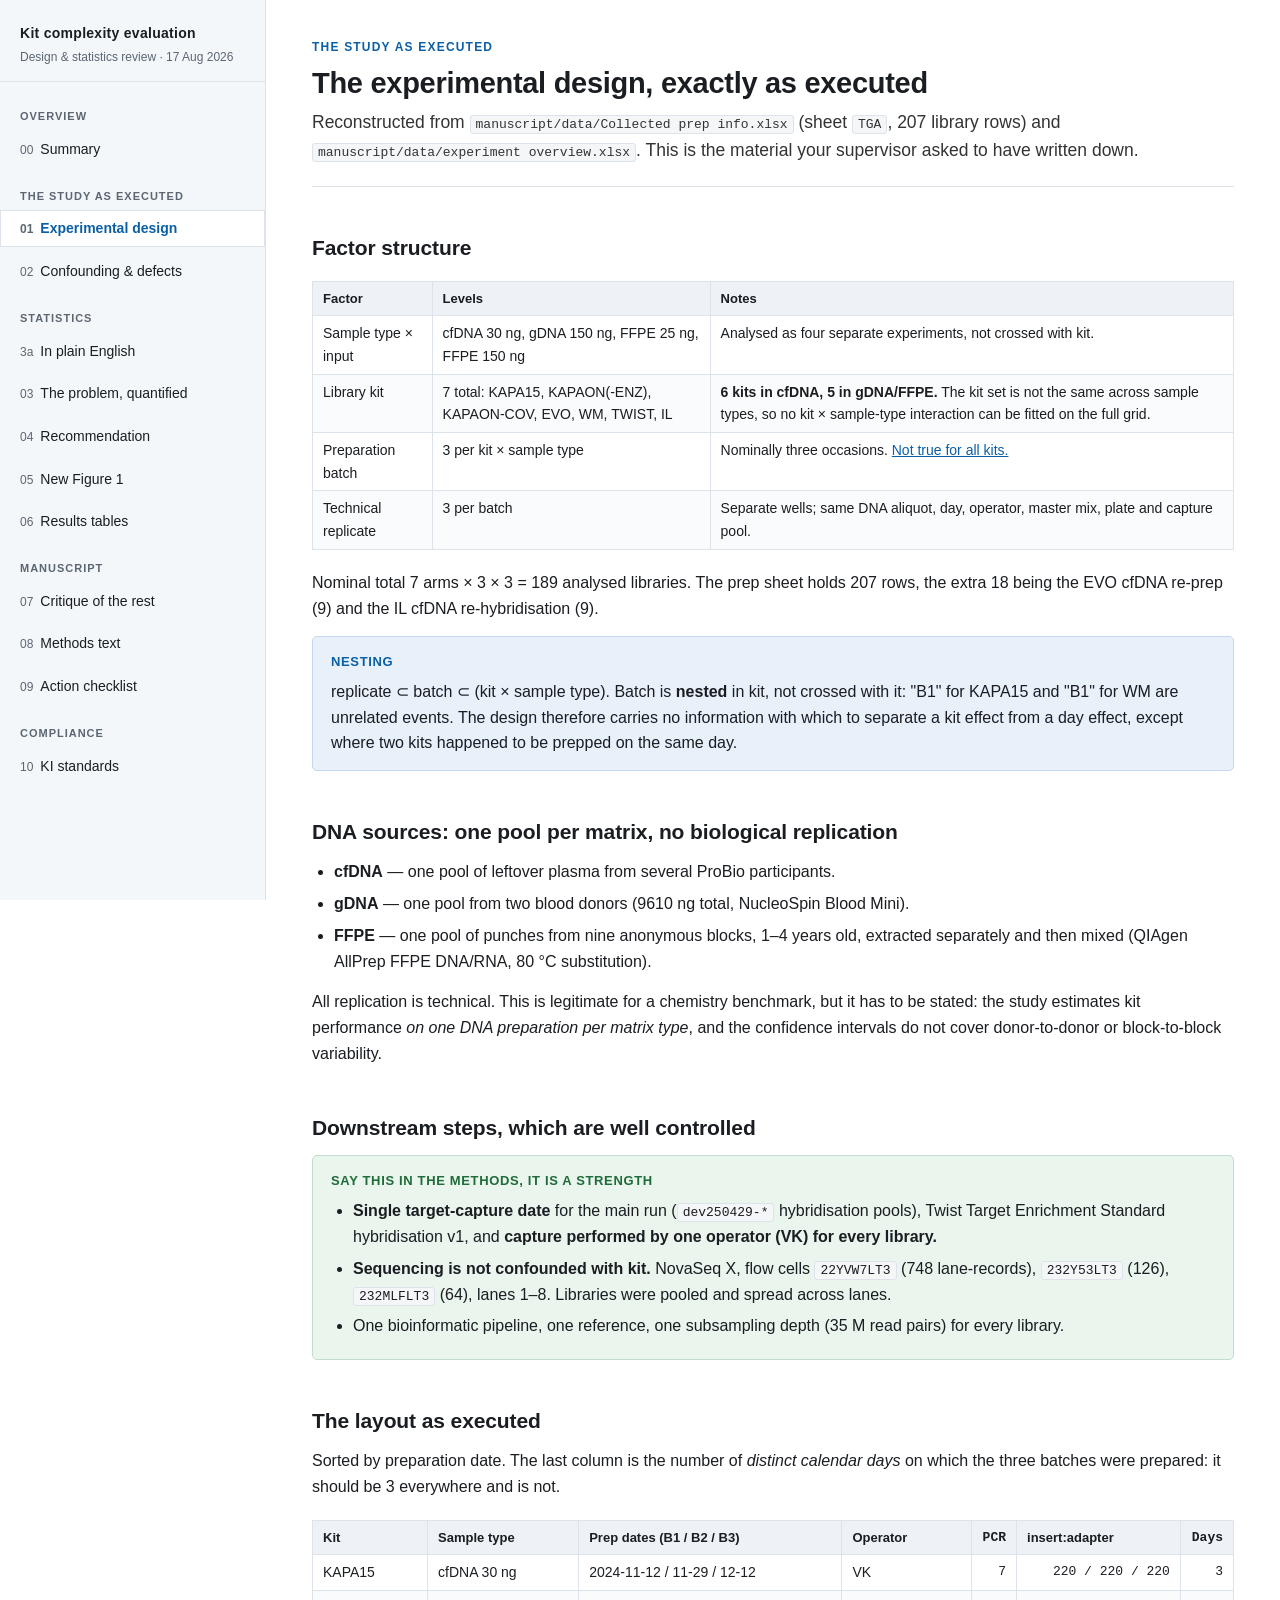
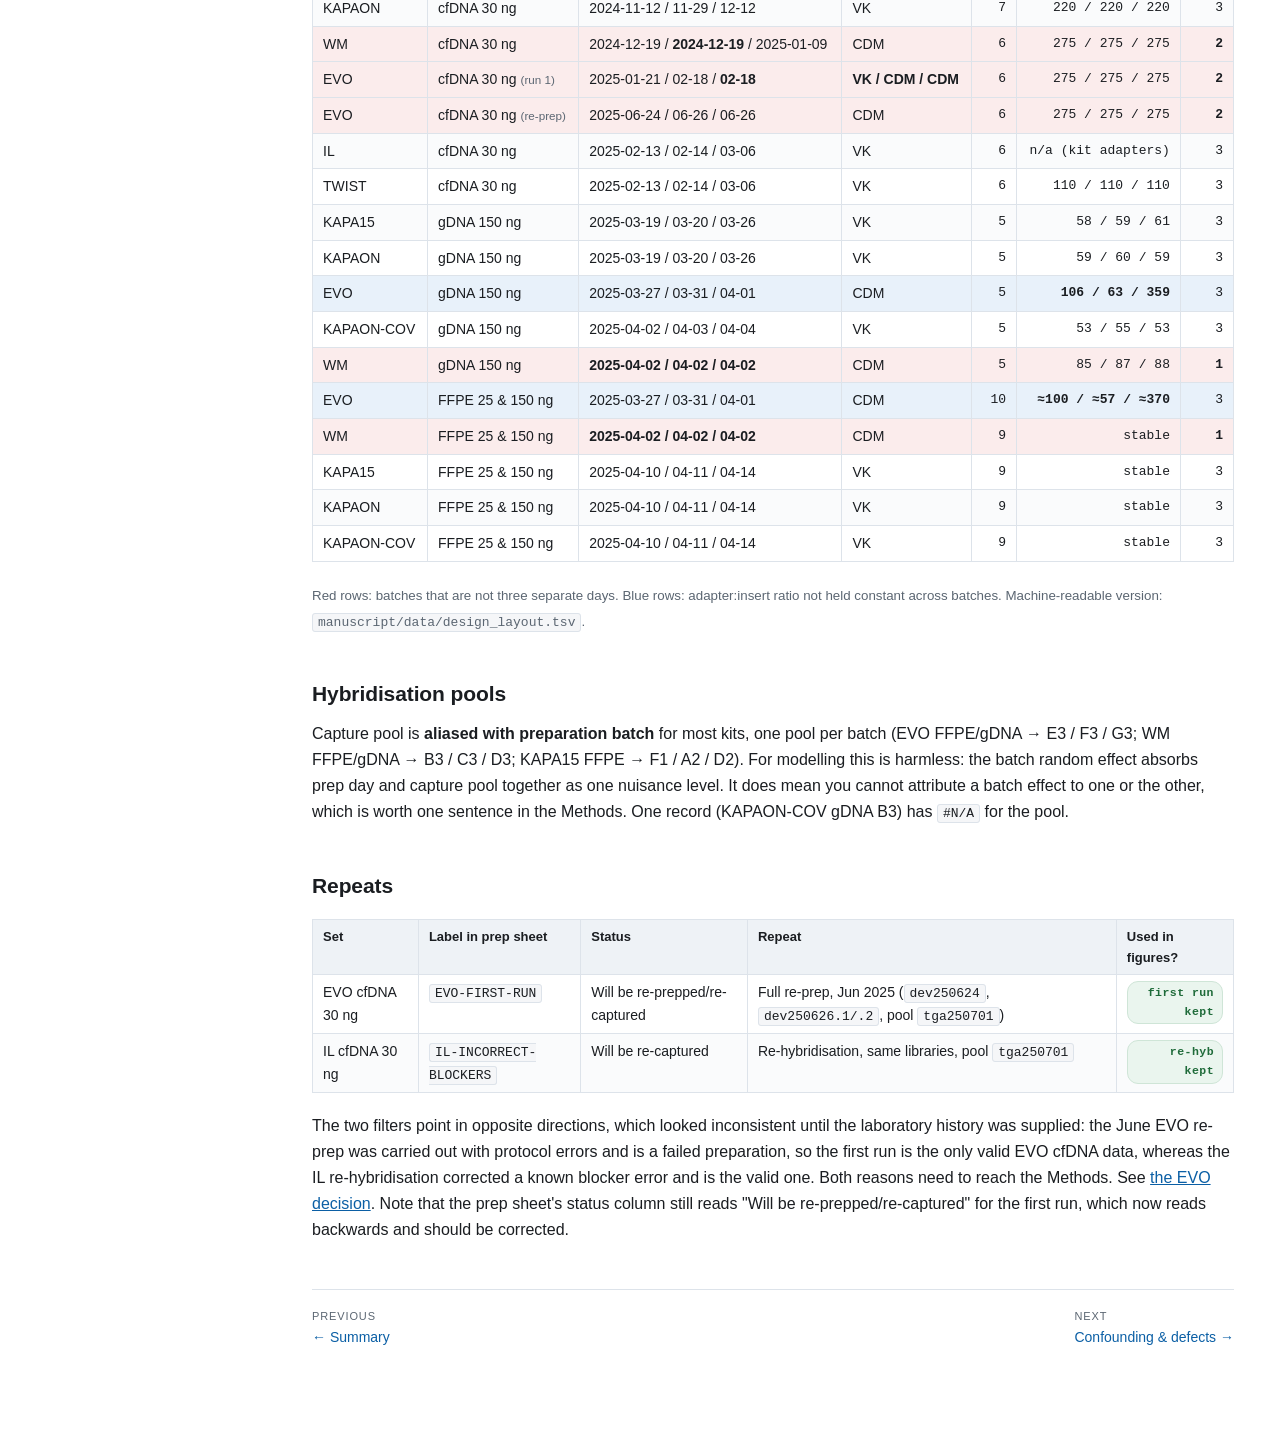
==== 1-design.html @ c0c4d0fe "Design and statistics review site Standalone copy of the review site for publication via GitHub Page" ====
<!DOCTYPE html>
<html lang="en">
<head>
<meta charset="utf-8">
<meta name="viewport" content="width=device-width, initial-scale=1">
<meta name="robots" content="noindex, nofollow, noarchive">
<title>Experimental design — kit complexity evaluation</title>
<link rel="stylesheet" href="style.css">
</head>
<body>
<div class="layout">

<nav class="side">
  <div class="brand">
    <b>Kit complexity evaluation</b>
    <span>Design &amp; statistics review · 17 Aug 2026</span>
  </div>
  <div class="grp">Overview</div>
  <ol><li><a href="index.html"><span class="n">00</span>Summary</a></li></ol>
  <div class="grp">The study as executed</div>
  <ol>
    <li><a class="here" href="1-design.html"><span class="n">01</span>Experimental design</a></li>
    <li><a href="2-confounding.html"><span class="n">02</span>Confounding &amp; defects</a></li>
  </ol>
  <div class="grp">Statistics</div>
  <ol>
    <li><a href="3a-plain-english.html"><span class="n">3a</span>In plain English</a></li>
    <li><a href="3-statistics.html"><span class="n">03</span>The problem, quantified</a></li>
    <li><a href="4-recommendation.html"><span class="n">04</span>Recommendation</a></li>
    <li><a href="5-figure.html"><span class="n">05</span>New Figure 1</a></li>
    <li><a href="6-tables.html"><span class="n">06</span>Results tables</a></li>
  </ol>
  <div class="grp">Manuscript</div>
  <ol>
    <li><a href="7-critique.html"><span class="n">07</span>Critique of the rest</a></li>
    <li><a href="8-methods.html"><span class="n">08</span>Methods text</a></li>
    <li><a href="9-actions.html"><span class="n">09</span>Action checklist</a></li>
  </ol>
  <div class="grp">Compliance</div>
  <ol>
    <li><a href="10-ki-standards.html"><span class="n">10</span>KI standards</a></li>
  </ol>
</nav>

<main>
<p class="kicker">The study as executed</p>
<h1>The experimental design, exactly as executed</h1>
<p class="lede">Reconstructed from <code>manuscript/data/Collected prep info.xlsx</code> (sheet
<code>TGA</code>, 207 library rows) and <code>manuscript/data/experiment overview.xlsx</code>.
This is the material your supervisor asked to have written down.</p>

<h2 id="factors">Factor structure</h2>
<div class="tbl-wrap">
<table>
<thead><tr><th>Factor</th><th>Levels</th><th>Notes</th></tr></thead>
<tbody>
<tr><td>Sample type × input</td><td>cfDNA 30 ng, gDNA 150 ng, FFPE 25 ng, FFPE 150 ng</td>
    <td>Analysed as four separate experiments, not crossed with kit.</td></tr>
<tr><td>Library kit</td><td>7 total: KAPA15, KAPAON(-ENZ), KAPAON-COV, EVO, WM, TWIST, IL</td>
    <td><b>6 kits in cfDNA, 5 in gDNA/FFPE.</b> The kit set is not the same across sample types,
    so no kit × sample-type interaction can be fitted on the full grid.</td></tr>
<tr><td>Preparation batch</td><td>3 per kit × sample type</td>
    <td>Nominally three occasions. <a href="2-confounding.html#batch">Not true for all kits.</a></td></tr>
<tr><td>Technical replicate</td><td>3 per batch</td>
    <td>Separate wells; same DNA aliquot, day, operator, master mix, plate and capture pool.</td></tr>
</tbody>
</table>
</div>

<p>Nominal total 7 arms × 3 × 3 = 189 analysed libraries. The prep sheet holds 207 rows,
the extra 18 being the EVO cfDNA re-prep (9) and the IL cfDNA re-hybridisation (9).</p>

<div class="box note">
  <p class="t">Nesting</p>
  <p>replicate&nbsp;⊂&nbsp;batch&nbsp;⊂&nbsp;(kit × sample type). Batch is <b>nested</b> in kit,
  not crossed with it: "B1" for KAPA15 and "B1" for WM are unrelated events. The design therefore
  carries no information with which to separate a kit effect from a day effect, except where two
  kits happened to be prepped on the same day.</p>
</div>

<h2 id="dna">DNA sources: one pool per matrix, no biological replication</h2>
<ul>
  <li><b>cfDNA</b> — one pool of leftover plasma from several ProBio participants.</li>
  <li><b>gDNA</b> — one pool from two blood donors (9610 ng total, NucleoSpin Blood Mini).</li>
  <li><b>FFPE</b> — one pool of punches from nine anonymous blocks, 1–4 years old, extracted
      separately and then mixed (QIAgen AllPrep FFPE DNA/RNA, 80 °C substitution).</li>
</ul>
<p>All replication is technical. This is legitimate for a chemistry benchmark, but it has to be
stated: the study estimates kit performance <em>on one DNA preparation per matrix type</em>, and
the confidence intervals do not cover donor-to-donor or block-to-block variability.</p>

<h2 id="downstream">Downstream steps, which are well controlled</h2>
<div class="box ok">
  <p class="t">Say this in the Methods, it is a strength</p>
  <ul>
    <li><b>Single target-capture date</b> for the main run (<code>dev250429-*</code> hybridisation
    pools), Twist Target Enrichment Standard hybridisation v1, and <b>capture performed by one
    operator (VK) for every library.</b></li>
    <li><b>Sequencing is not confounded with kit.</b> NovaSeq X, flow cells
    <code>22YVW7LT3</code> (748 lane-records), <code>232Y53LT3</code> (126),
    <code>232MLFLT3</code> (64), lanes 1–8. Libraries were pooled and spread across lanes.</li>
    <li>One bioinformatic pipeline, one reference, one subsampling depth (35 M read pairs) for
    every library.</li>
  </ul>
</div>

<h2 id="layout">The layout as executed</h2>
<p>Sorted by preparation date. The last column is the number of <em>distinct calendar days</em>
on which the three batches were prepared: it should be 3 everywhere and is not.</p>

<div class="tbl-wrap">
<table>
<thead><tr>
  <th>Kit</th><th>Sample type</th><th>Prep dates (B1 / B2 / B3)</th><th>Operator</th>
  <th class="num">PCR</th><th>insert:adapter</th><th class="num">Days</th>
</tr></thead>
<tbody>
<tr><td>KAPA15</td><td>cfDNA 30 ng</td><td>2024-11-12 / 11-29 / 12-12</td><td>VK</td><td class="num">7</td><td class="num">220 / 220 / 220</td><td class="num">3</td></tr>
<tr><td>KAPAON</td><td>cfDNA 30 ng</td><td>2024-11-12 / 11-29 / 12-12</td><td>VK</td><td class="num">7</td><td class="num">220 / 220 / 220</td><td class="num">3</td></tr>
<tr class="bad"><td>WM</td><td>cfDNA 30 ng</td><td>2024-12-19 / <b>2024-12-19</b> / 2025-01-09</td><td>CDM</td><td class="num">6</td><td class="num">275 / 275 / 275</td><td class="num"><b>2</b></td></tr>
<tr class="bad"><td>EVO</td><td>cfDNA 30 ng <small>(run 1)</small></td><td>2025-01-21 / 02-18 / <b>02-18</b></td><td><b>VK / CDM / CDM</b></td><td class="num">6</td><td class="num">275 / 275 / 275</td><td class="num"><b>2</b></td></tr>
<tr class="bad"><td>EVO</td><td>cfDNA 30 ng <small>(re-prep)</small></td><td>2025-06-24 / 06-26 / 06-26</td><td>CDM</td><td class="num">6</td><td class="num">275 / 275 / 275</td><td class="num"><b>2</b></td></tr>
<tr><td>IL</td><td>cfDNA 30 ng</td><td>2025-02-13 / 02-14 / 03-06</td><td>VK</td><td class="num">6</td><td class="num">n/a (kit adapters)</td><td class="num">3</td></tr>
<tr><td>TWIST</td><td>cfDNA 30 ng</td><td>2025-02-13 / 02-14 / 03-06</td><td>VK</td><td class="num">6</td><td class="num">110 / 110 / 110</td><td class="num">3</td></tr>
<tr><td>KAPA15</td><td>gDNA 150 ng</td><td>2025-03-19 / 03-20 / 03-26</td><td>VK</td><td class="num">5</td><td class="num">58 / 59 / 61</td><td class="num">3</td></tr>
<tr><td>KAPAON</td><td>gDNA 150 ng</td><td>2025-03-19 / 03-20 / 03-26</td><td>VK</td><td class="num">5</td><td class="num">59 / 60 / 59</td><td class="num">3</td></tr>
<tr class="hi"><td>EVO</td><td>gDNA 150 ng</td><td>2025-03-27 / 03-31 / 04-01</td><td>CDM</td><td class="num">5</td><td class="num"><b>106 / 63 / 359</b></td><td class="num">3</td></tr>
<tr><td>KAPAON-COV</td><td>gDNA 150 ng</td><td>2025-04-02 / 04-03 / 04-04</td><td>VK</td><td class="num">5</td><td class="num">53 / 55 / 53</td><td class="num">3</td></tr>
<tr class="bad"><td>WM</td><td>gDNA 150 ng</td><td><b>2025-04-02 / 04-02 / 04-02</b></td><td>CDM</td><td class="num">5</td><td class="num">85 / 87 / 88</td><td class="num"><b>1</b></td></tr>
<tr class="hi"><td>EVO</td><td>FFPE 25 &amp; 150 ng</td><td>2025-03-27 / 03-31 / 04-01</td><td>CDM</td><td class="num">10</td><td class="num"><b>≈100 / ≈57 / ≈370</b></td><td class="num">3</td></tr>
<tr class="bad"><td>WM</td><td>FFPE 25 &amp; 150 ng</td><td><b>2025-04-02 / 04-02 / 04-02</b></td><td>CDM</td><td class="num">9</td><td class="num">stable</td><td class="num"><b>1</b></td></tr>
<tr><td>KAPA15</td><td>FFPE 25 &amp; 150 ng</td><td>2025-04-10 / 04-11 / 04-14</td><td>VK</td><td class="num">9</td><td class="num">stable</td><td class="num">3</td></tr>
<tr><td>KAPAON</td><td>FFPE 25 &amp; 150 ng</td><td>2025-04-10 / 04-11 / 04-14</td><td>VK</td><td class="num">9</td><td class="num">stable</td><td class="num">3</td></tr>
<tr><td>KAPAON-COV</td><td>FFPE 25 &amp; 150 ng</td><td>2025-04-10 / 04-11 / 04-14</td><td>VK</td><td class="num">9</td><td class="num">stable</td><td class="num">3</td></tr>
</tbody>
</table>
</div>
<p><small>Red rows: batches that are not three separate days. Blue rows: adapter:insert ratio not
held constant across batches. Machine-readable version:
<code>manuscript/data/design_layout.tsv</code>.</small></p>

<h2 id="pools">Hybridisation pools</h2>
<p>Capture pool is <b>aliased with preparation batch</b> for most kits, one pool per batch
(EVO FFPE/gDNA → E3 / F3 / G3; WM FFPE/gDNA → B3 / C3 / D3; KAPA15 FFPE → F1 / A2 / D2).
For modelling this is harmless: the batch random effect absorbs prep day and capture pool
together as one nuisance level. It does mean you cannot attribute a batch effect to one or the
other, which is worth one sentence in the Methods. One record
(KAPAON-COV gDNA B3) has <code>#N/A</code> for the pool.</p>

<h2 id="reprep">Repeats</h2>
<div class="tbl-wrap">
<table>
<thead><tr><th>Set</th><th>Label in prep sheet</th><th>Status</th><th>Repeat</th><th>Used in figures?</th></tr></thead>
<tbody>
<tr><td>EVO cfDNA 30 ng</td><td><code>EVO-FIRST-RUN</code></td><td>Will be re-prepped/re-captured</td>
    <td>Full re-prep, Jun 2025 (<code>dev250624</code>, <code>dev250626.1/.2</code>, pool <code>tga250701</code>)</td>
    <td class="num"><span class="pill green">first run kept</span></td></tr>
<tr><td>IL cfDNA 30 ng</td><td><code>IL-INCORRECT-BLOCKERS</code></td><td>Will be re-captured</td>
    <td>Re-hybridisation, same libraries, pool <code>tga250701</code></td>
    <td class="num"><span class="pill green">re-hyb kept</span></td></tr>
</tbody>
</table>
</div>
<p>The two filters point in opposite directions, which looked inconsistent until the laboratory
history was supplied: the June EVO re-prep was carried out with protocol errors and is a failed
preparation, so the first run is the only valid EVO cfDNA data, whereas the IL re-hybridisation
corrected a known blocker error and is the valid one. Both reasons need to reach the Methods. See
<a href="4-recommendation.html#evo">the EVO decision</a>. Note that the prep sheet's status column
still reads "Will be re-prepped/re-captured" for the first run, which now reads backwards and
should be corrected.</p>

<div class="pager">
  <a href="index.html"><span>Previous</span>← Summary</a>
  <a href="2-confounding.html"><span>Next</span>Confounding &amp; defects →</a>
</div>
</main>
</div>
</body>
</html>
---- style.css ----
:root{
  --bg:#ffffff; --fg:#1a1d21; --muted:#5b6672; --line:#dde3ea;
  --side:#f4f7fa; --accent:#0b5fa5; --accent-soft:#e8f1fa;
  --warn:#b3541e; --warn-soft:#fdf1e7; --bad:#a32020; --bad-soft:#fbecec;
  --good:#1f6b3a; --good-soft:#eaf5ee; --code:#f5f6f8;
  --mono:ui-monospace,SFMono-Regular,"SF Mono",Menlo,Consolas,monospace;
}
*{box-sizing:border-box}
html{scroll-behavior:smooth}
body{
  margin:0; background:var(--bg); color:var(--fg);
  font:16px/1.62 -apple-system,BlinkMacSystemFont,"Segoe UI",Roboto,"Helvetica Neue",Arial,sans-serif;
  -webkit-font-smoothing:antialiased;
}
.layout{display:flex; min-height:100vh; align-items:stretch}

/* ---------- sidebar ---------- */
nav.side{
  width:266px; flex:0 0 266px; background:var(--side);
  border-right:1px solid var(--line); padding:22px 0 40px;
  position:sticky; top:0; height:100vh; overflow-y:auto;
}
nav.side .brand{padding:0 20px 14px; border-bottom:1px solid var(--line); margin-bottom:12px}
nav.side .brand b{display:block; font-size:14px; letter-spacing:.02em}
nav.side .brand span{display:block; font-size:12px; color:var(--muted); margin-top:3px}
nav.side ol{list-style:none; margin:0; padding:0}
nav.side li a{
  display:block; padding:7px 20px; color:var(--fg); text-decoration:none;
  font-size:14px;
}
nav.side li a:hover{background:#e9eef4}
nav.side li a.here{background:#fff; box-shadow:inset 0 0 0 1px var(--line);
  font-weight:600; color:var(--accent)}
nav.side li a .n{color:var(--muted); font-variant-numeric:tabular-nums; margin-right:7px; font-size:12px}
nav.side .grp{padding:14px 20px 5px; font-size:11px; letter-spacing:.09em;
  text-transform:uppercase; color:var(--muted); font-weight:700}

/* ---------- content ---------- */
main{flex:1 1 auto; min-width:0; padding:38px 46px 90px; max-width:1080px}
h1{font-size:29px; line-height:1.25; margin:0 0 6px; letter-spacing:-.01em}
.kicker{font-size:12px; letter-spacing:.10em; text-transform:uppercase;
  color:var(--accent); font-weight:700; margin:0 0 8px}
.lede{font-size:17.5px; color:#333; margin:0 0 26px; padding-bottom:22px; border-bottom:1px solid var(--line)}
h2{font-size:21px; margin:38px 0 10px; padding-top:6px; letter-spacing:-.005em}
h3{font-size:16.5px; margin:26px 0 8px}
p{margin:0 0 14px}
ul,ol{margin:0 0 14px; padding-left:22px}
li{margin:0 0 6px}
a{color:var(--accent)}
code{font-family:var(--mono); font-size:13px; background:var(--code);
  padding:1px 5px; border-radius:3px; border:1px solid var(--line)}
pre{background:var(--code); border:1px solid var(--line); border-radius:6px;
  padding:13px 15px; overflow-x:auto; margin:0 0 16px}
pre code{background:none; border:none; padding:0; font-size:13px; line-height:1.55}
hr{border:none; border-top:1px solid var(--line); margin:34px 0}
small{color:var(--muted)}
blockquote{margin:0 0 20px; padding:16px 20px; background:#fbfcfd;
  border:1px solid var(--line); border-radius:5px;
  font-family:Georgia,"Times New Roman",serif; font-size:15.5px; line-height:1.68}
blockquote p:last-child{margin-bottom:0}
blockquote code{font-size:12.5px}
h3 small{font-weight:400; font-size:13.5px}

/* ---------- tables ---------- */
table{border-collapse:collapse; width:100%; margin:6px 0 20px; font-size:14px}
th,td{border:1px solid var(--line); padding:6px 10px; text-align:left; vertical-align:top}
th{background:#eef2f6; font-weight:600; font-size:13px}
tbody tr:nth-child(even){background:#fafbfc}
td.num,th.num{text-align:right; font-variant-numeric:tabular-nums; font-family:var(--mono); font-size:13px}
.tbl-wrap{overflow-x:auto}
tr.hi td{background:var(--accent-soft)}
tr.bad td{background:var(--bad-soft)}
tr.good td{background:var(--good-soft)}

/* ---------- callouts ---------- */
.box{border:1px solid var(--line); border-radius:5px;
  padding:14px 18px; margin:0 0 20px; background:#fbfcfd}
.box p:last-child,.box ul:last-child,.box ol:last-child{margin-bottom:0}
.box .t{font-weight:700; font-size:13px; letter-spacing:.05em;
  text-transform:uppercase; margin:0 0 7px}
.box.decision{border-color:#e3bcbc; background:var(--bad-soft)}
.box.decision .t{color:var(--bad)}
.box.warn{border-color:#e8cdb4; background:var(--warn-soft)}
.box.warn .t{color:var(--warn)}
.box.ok{border-color:#c2ddcc; background:var(--good-soft)}
.box.ok .t{color:var(--good)}
.box.note{border-color:#c3d8ec; background:var(--accent-soft)}
.box.note .t{color:var(--accent)}

/* ---------- misc ---------- */
.pill{display:inline-block; font-size:11.5px; font-weight:700; letter-spacing:.04em;
  padding:2px 8px; border-radius:11px; vertical-align:1px}
.pill.red{background:var(--bad-soft); color:var(--bad); border:1px solid #eecccc}
.pill.amber{background:var(--warn-soft); color:var(--warn); border:1px solid #f0d9c4}
.pill.green{background:var(--good-soft); color:var(--good); border:1px solid #cfe5d7}
.pill.blue{background:var(--accent-soft); color:var(--accent); border:1px solid #cfe0f0}
figure{margin:0 0 22px}
figure img{width:100%; border:1px solid var(--line); border-radius:5px}
figcaption{font-size:13.5px; color:var(--muted); margin-top:8px}
.pager{display:flex; justify-content:space-between; gap:14px;
  border-top:1px solid var(--line); padding-top:18px; margin-top:46px; font-size:14px}
.pager a{text-decoration:none; display:block; max-width:46%}
.pager a span{display:block; font-size:11px; text-transform:uppercase;
  letter-spacing:.08em; color:var(--muted)}
.cards{display:grid; grid-template-columns:repeat(auto-fit,minmax(232px,1fr)); gap:14px; margin:0 0 26px}
.card{border:1px solid var(--line); border-radius:6px; padding:14px 16px; text-decoration:none; color:inherit; display:block}
.card:hover{border-color:var(--accent); background:var(--accent-soft)}
.card b{display:block; font-size:15px; margin-bottom:4px}
.card span{font-size:13.4px; color:var(--muted); line-height:1.5; display:block}
.stat{display:grid; grid-template-columns:repeat(auto-fit,minmax(150px,1fr)); gap:12px; margin:0 0 24px}
.stat div{border:1px solid var(--line); border-radius:6px; padding:12px 14px; background:#fafbfc}
.stat b{display:block; font-size:25px; font-family:var(--mono); letter-spacing:-.02em}
.stat span{font-size:12.5px; color:var(--muted); line-height:1.4; display:block; margin-top:2px}
.chk{list-style:none; padding-left:0}
.chk li{display:flex; gap:10px; align-items:flex-start; padding:8px 0; border-bottom:1px dashed var(--line)}
.chk input{margin-top:5px; flex:0 0 auto; width:15px; height:15px}
.chk li.done label{text-decoration:line-through; color:var(--muted)}

@media (max-width:900px){
  .layout{display:block}
  nav.side{width:auto; height:auto; position:static; border-right:none; border-bottom:1px solid var(--line)}
  main{padding:26px 20px 60px}
}
@media print{
  nav.side,.pager{display:none}
  main{max-width:none; padding:0}
  a{color:inherit; text-decoration:none}
}
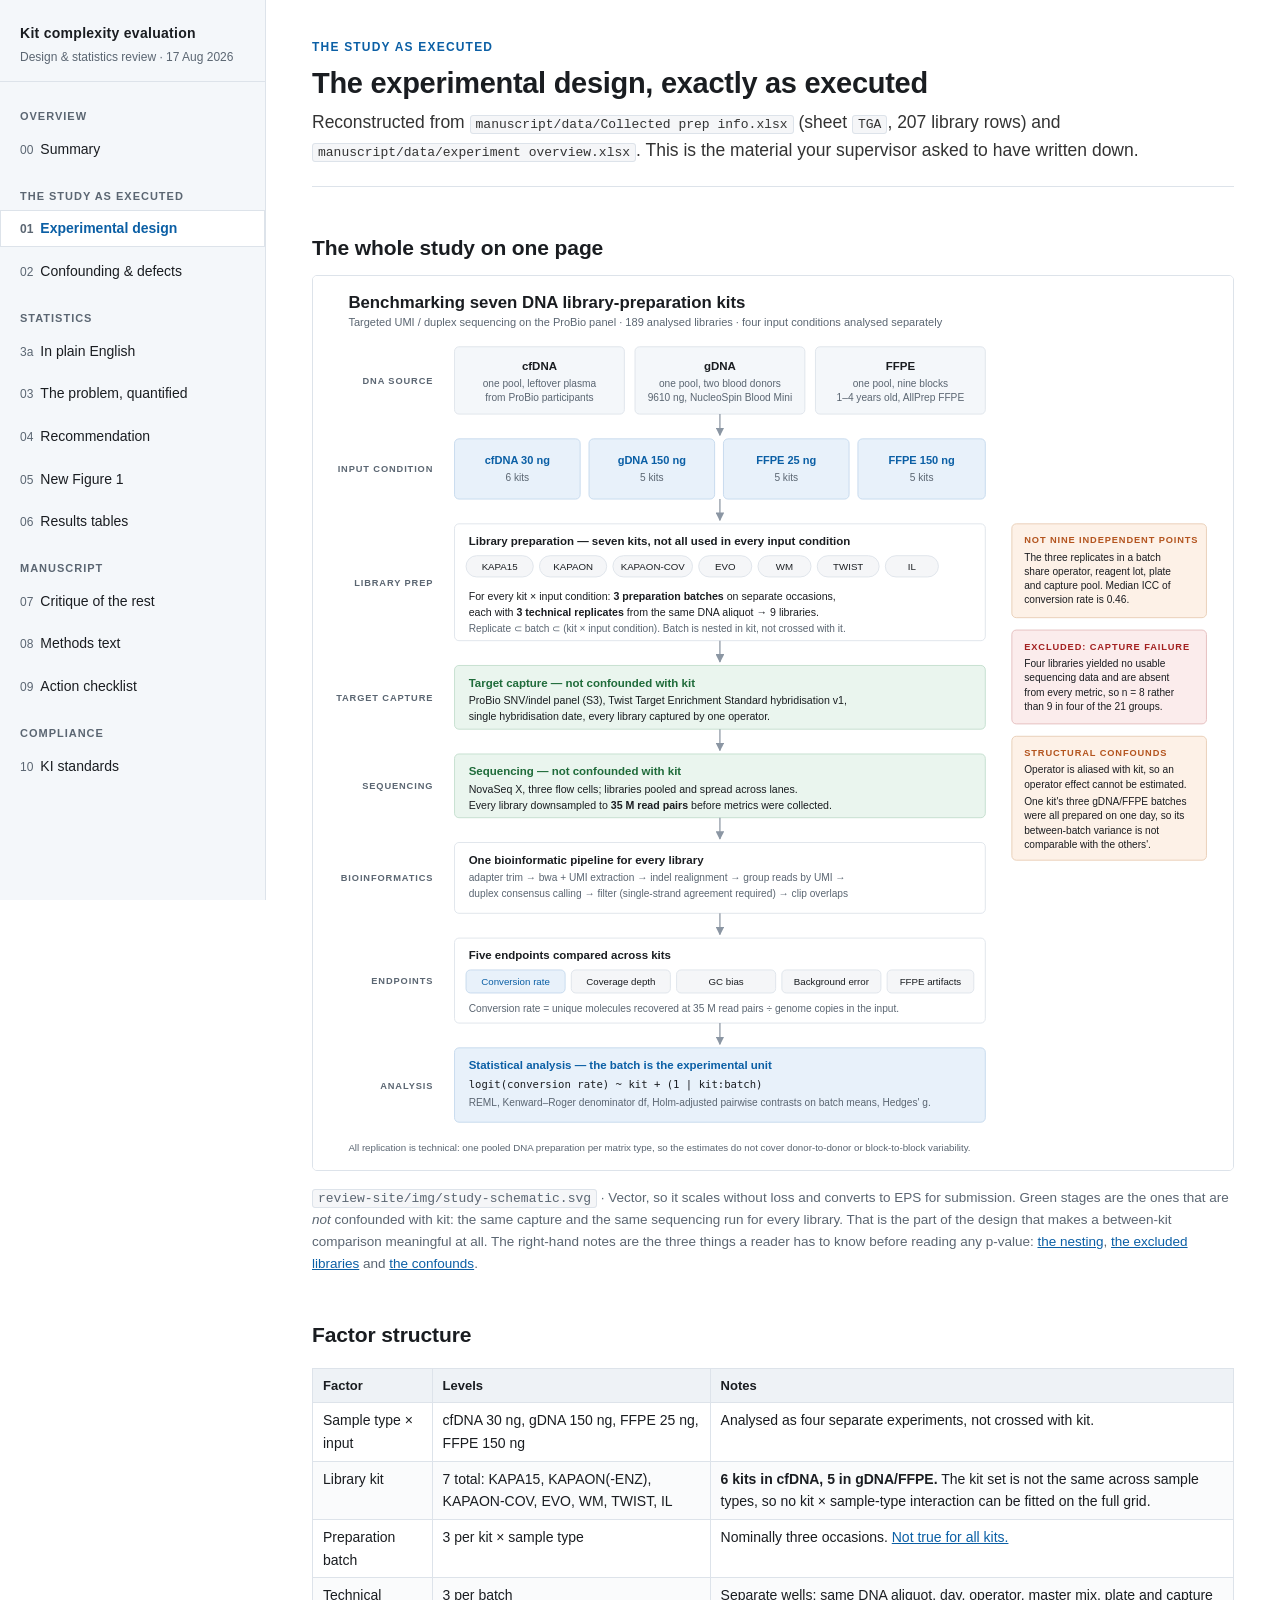
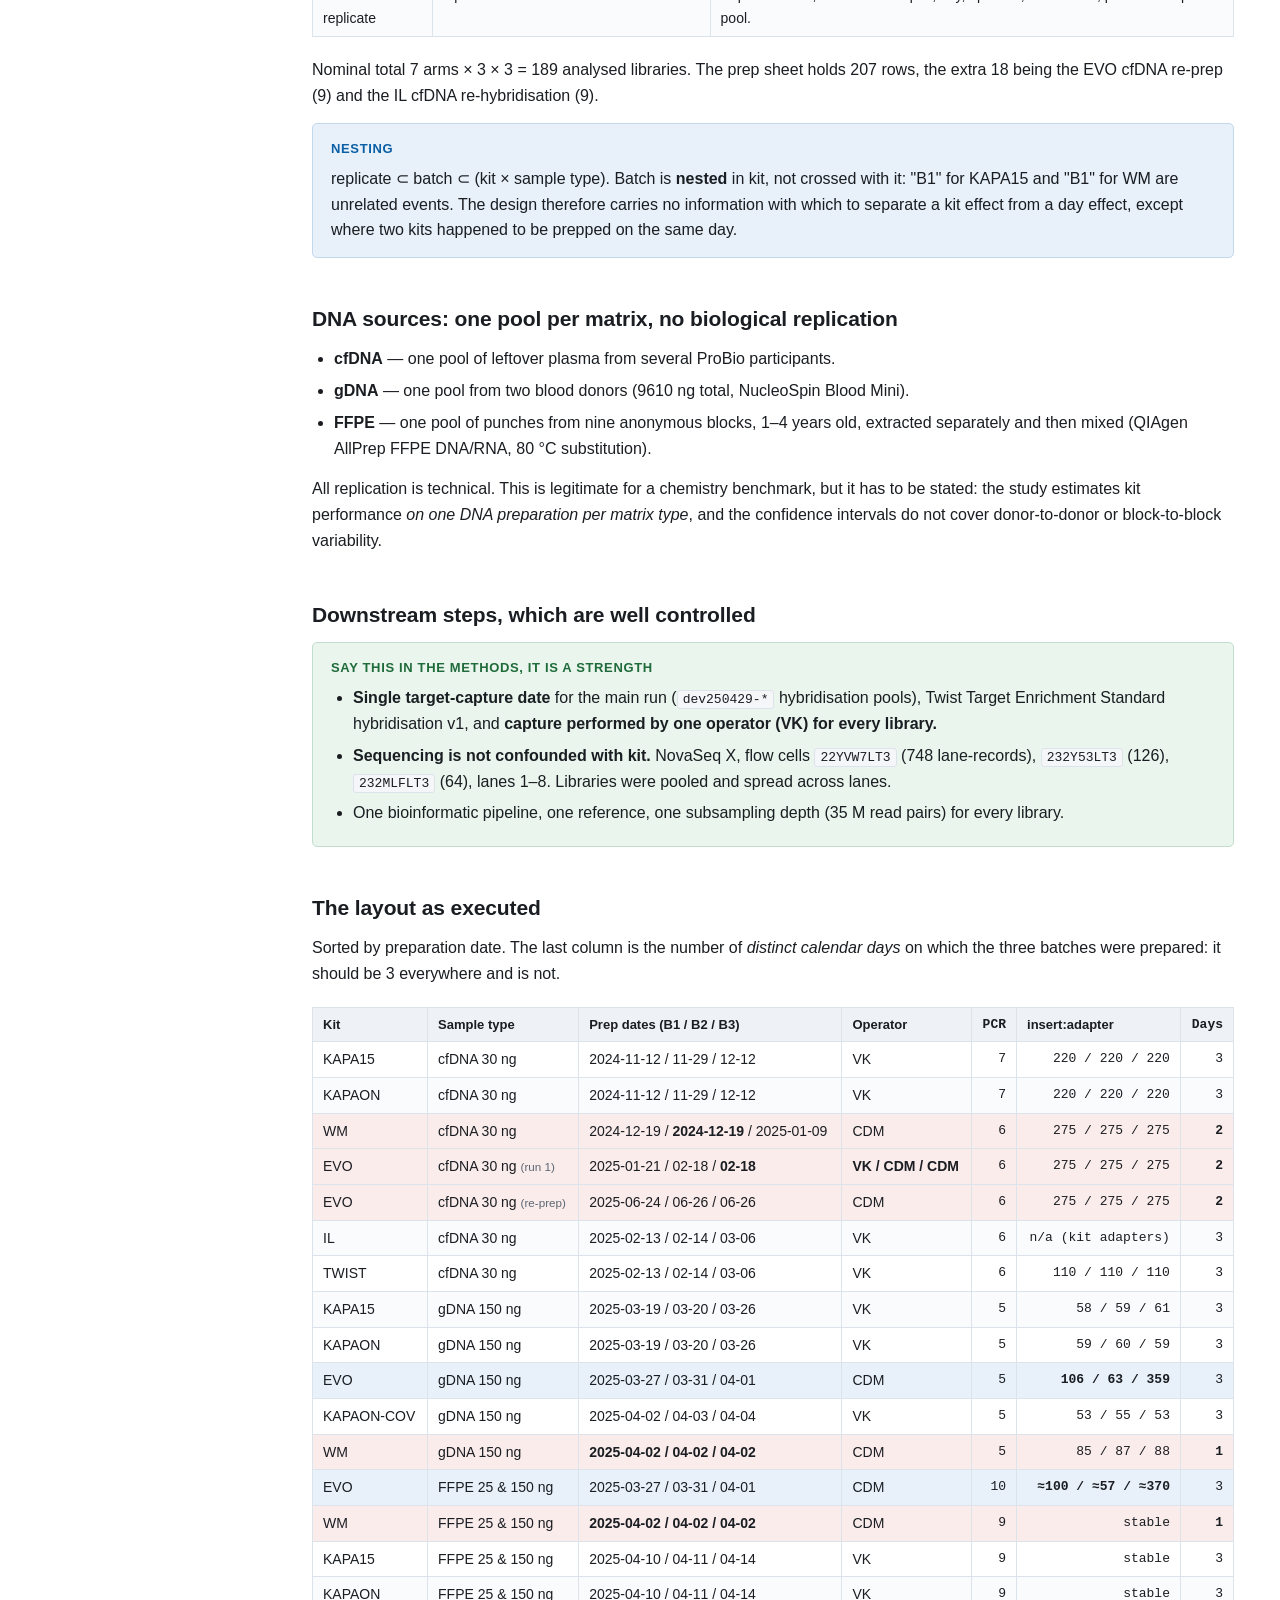
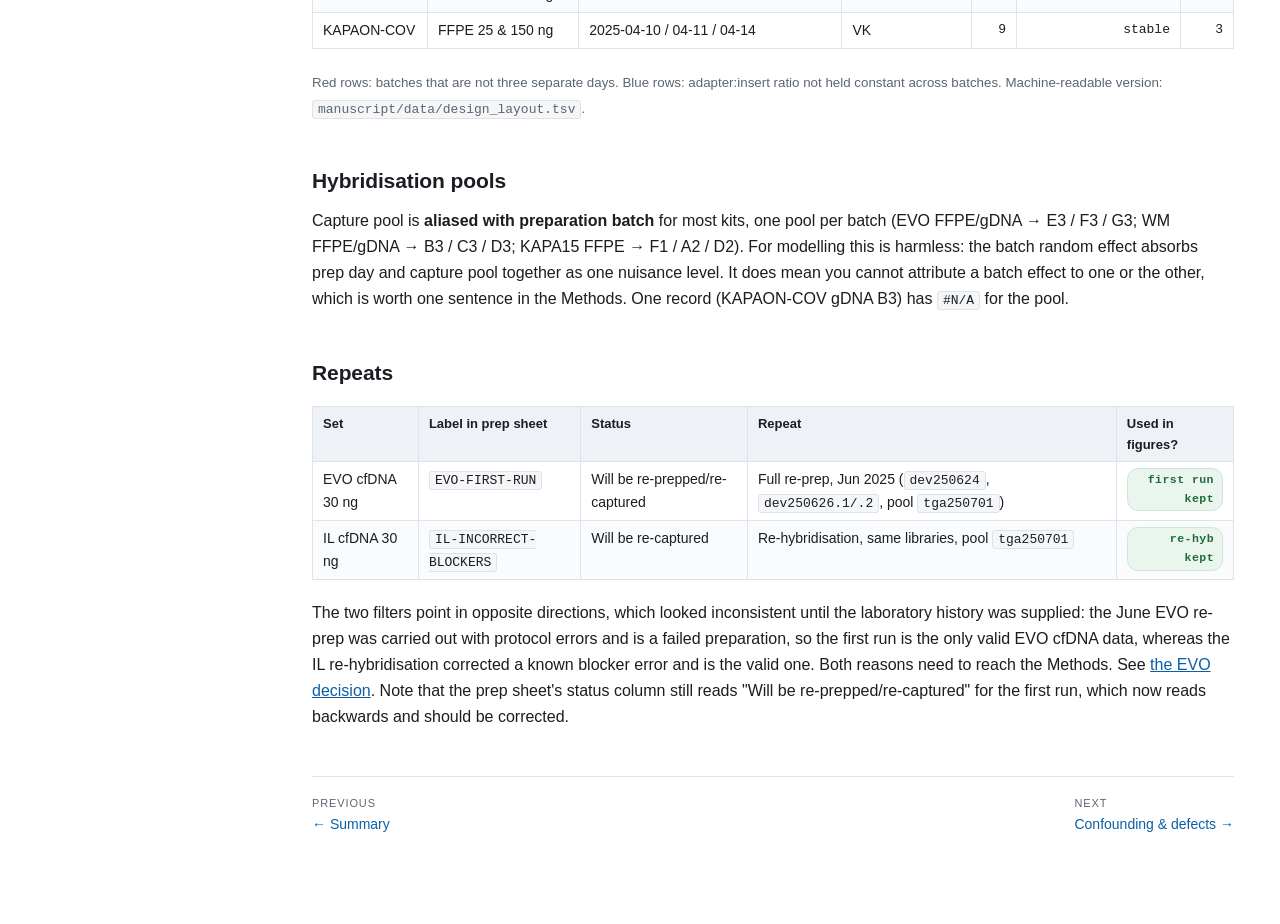
==== commit bd68145f: "Update review site (2026-08-20)" ====
--- a/1-design.html
+++ b/1-design.html
@@ -48,6 +48,21 @@
 <p class="lede">Reconstructed from <code>manuscript/data/Collected prep info.xlsx</code> (sheet
 <code>TGA</code>, 207 library rows) and <code>manuscript/data/experiment overview.xlsx</code>.
 This is the material your supervisor asked to have written down.</p>
+
+<h2 id="schematic">The whole study on one page</h2>
+<figure>
+  <img src="img/study-schematic.svg"
+       alt="Flowchart of the study. Three pooled DNA sources — cfDNA from ProBio plasma, gDNA from two blood donors, FFPE from nine blocks — feed four input conditions: cfDNA 30 ng with six kits, and gDNA 150 ng, FFPE 25 ng and FFPE 150 ng with five kits each. Each kit and input condition was prepared as three batches of three technical replicates, giving 189 analysed libraries. All libraries passed through one target capture, one sequencing run downsampled to 35 million read pairs, and one bioinformatic pipeline with duplex consensus calling, before five endpoints were measured and analysed with a batch-level mixed model. Side notes record the nesting structure, four libraries excluded for capture failure, and two structural confounds.">
+  <figcaption>
+    <code>review-site/img/study-schematic.svg</code> · Vector, so it scales without loss and
+    converts to EPS for submission. Green stages are the ones that are <em>not</em> confounded with
+    kit: the same capture and the same sequencing run for every library. That is the part of the
+    design that makes a between-kit comparison meaningful at all. The right-hand notes are the
+    three things a reader has to know before reading any p-value:
+    <a href="3-statistics.html">the nesting</a>, <a href="#exclusions">the excluded libraries</a>
+    and <a href="2-confounding.html">the confounds</a>.
+  </figcaption>
+</figure>
 
 <h2 id="factors">Factor structure</h2>
 <div class="tbl-wrap">
